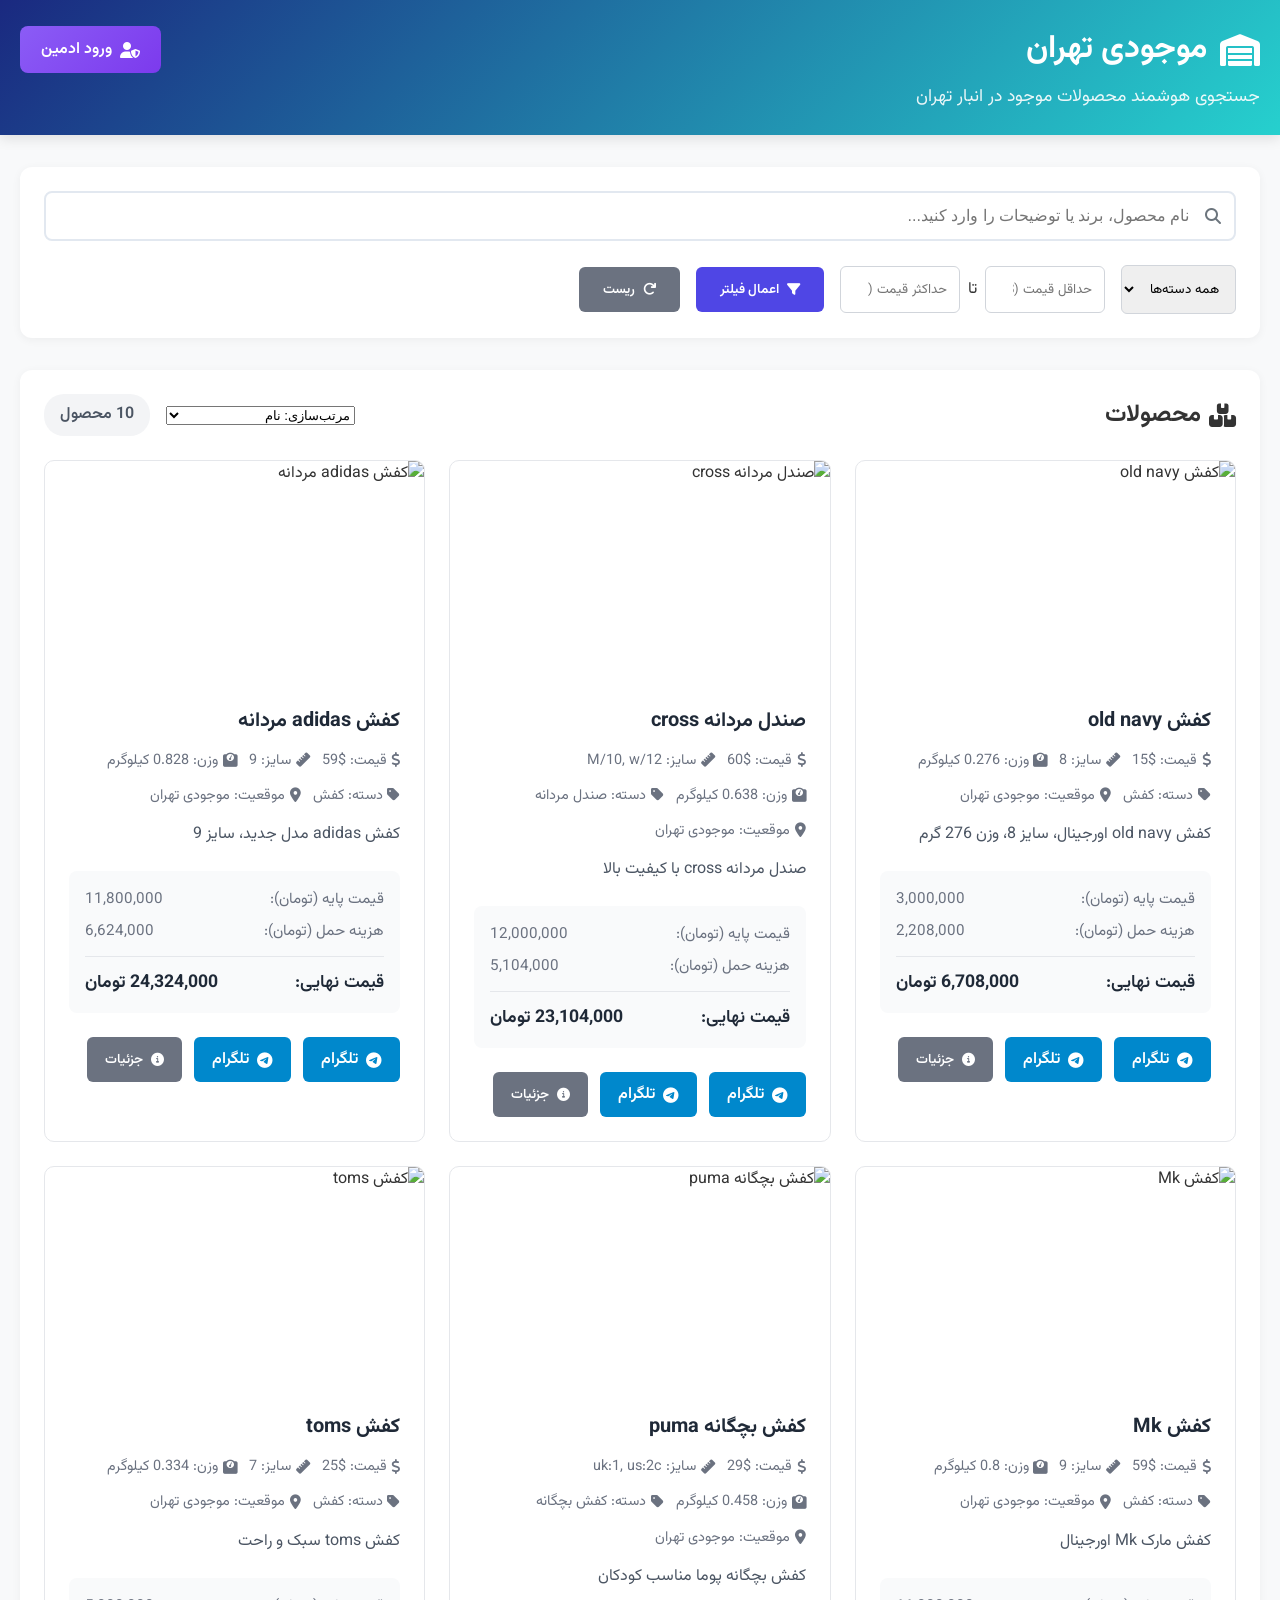
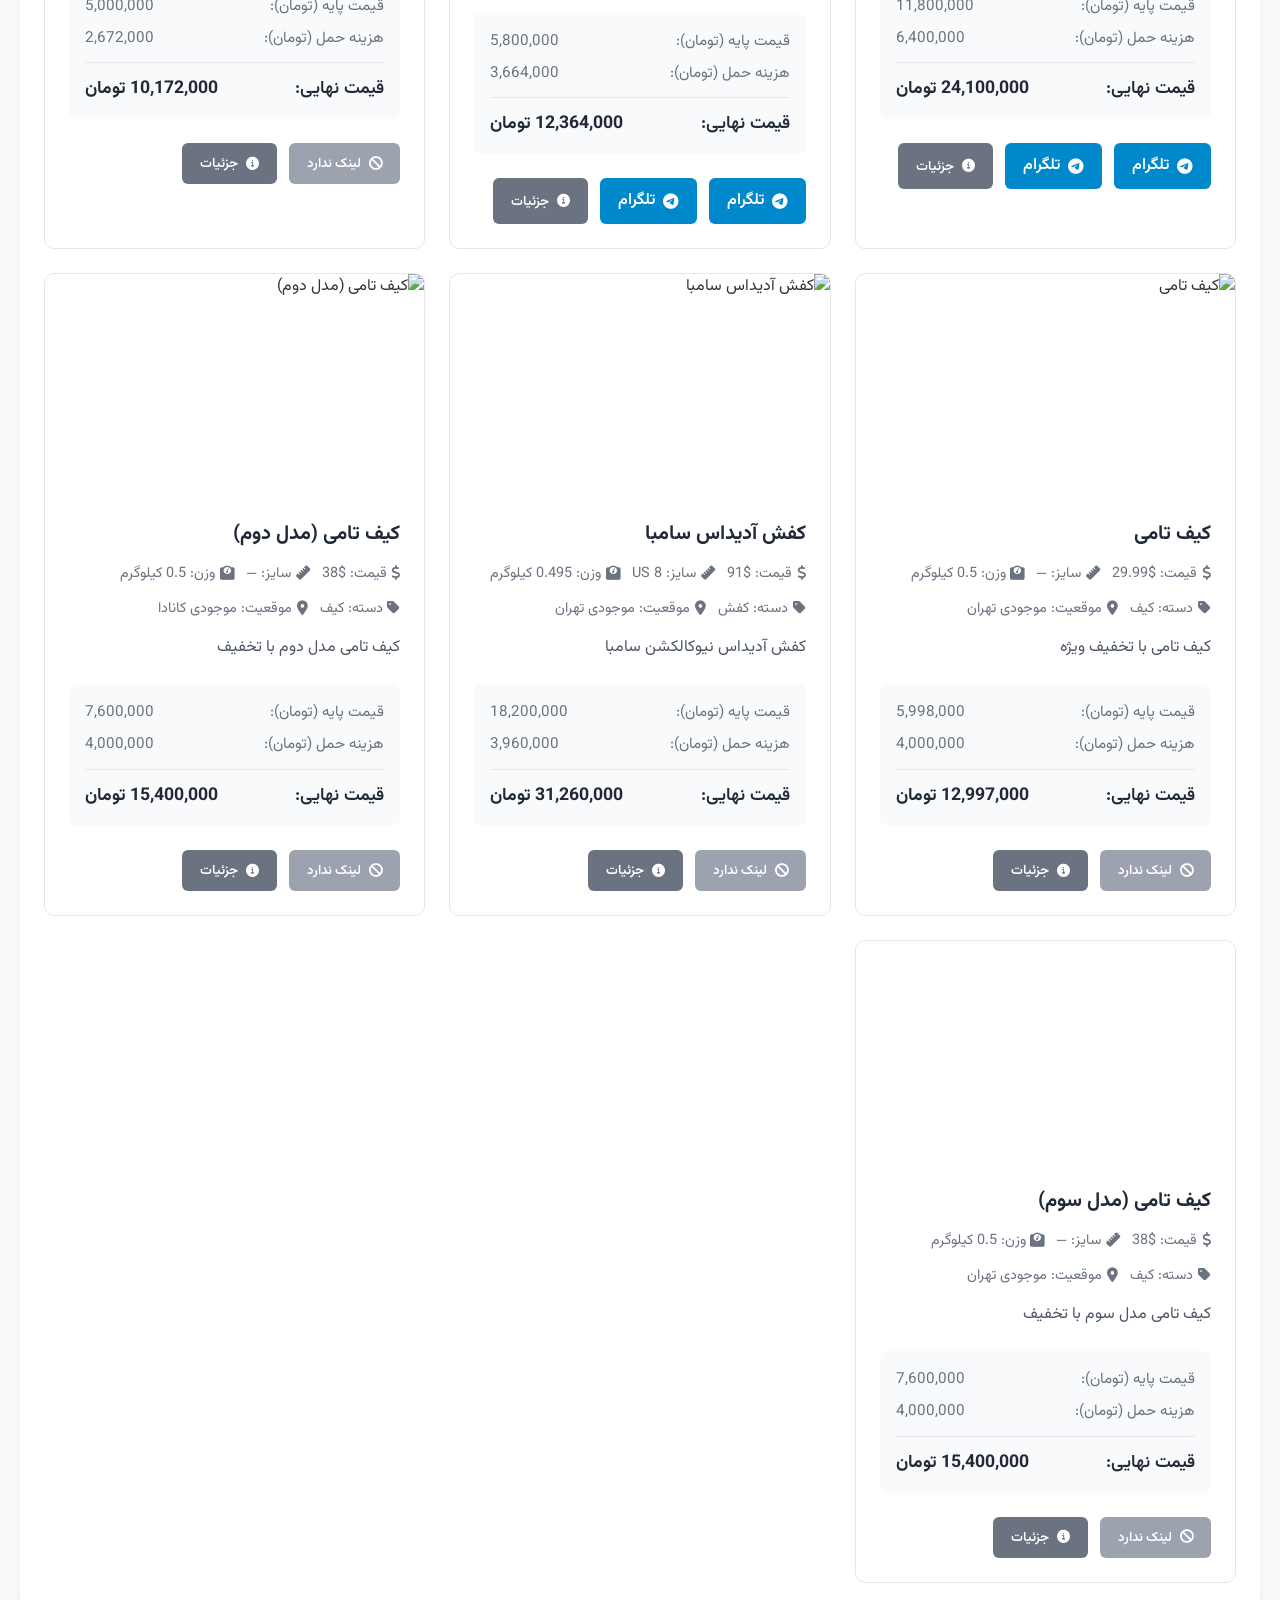
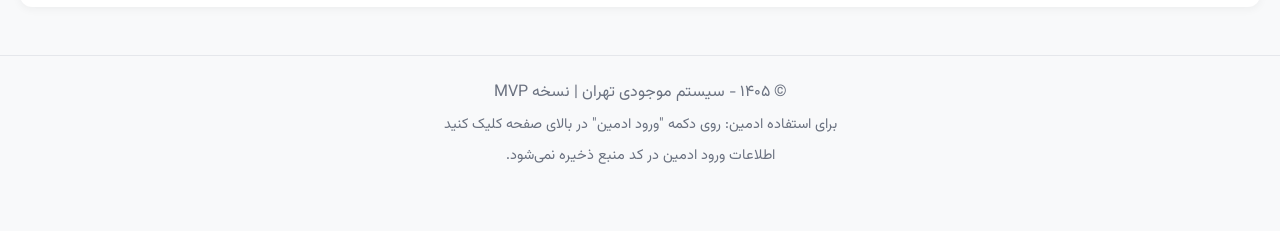
==== index.html @ a5944e23 "Initial Tehran inventory bot and API" ====
<!DOCTYPE html>
<html lang="fa" dir="rtl">
<head>
    <meta charset="UTF-8">
    <meta name="viewport" content="width=device-width, initial-scale=1.0">
    <title>موجودی تهران | جستجوی محصولات</title>
    <link rel="stylesheet" href="style.css">
    <link rel="stylesheet" href="https://cdnjs.cloudflare.com/ajax/libs/font-awesome/6.4.0/css/all.min.css">
    <link href="https://fonts.googleapis.com/css2?family=Vazirmatn:wght@300;400;500;600;700&display=swap" rel="stylesheet">
</head>
<body>
    <header>
        <div class="container">
            <div class="header-top">
                <h1><i class="fas fa-warehouse"></i> موجودی تهران</h1>
                <button id="admin-toggle" class="btn-admin">
                    <i class="fas fa-user-shield"></i> ورود ادمین
                </button>
            </div>
            <p class="subtitle">جستجوی هوشمند محصولات موجود در انبار تهران</p>
        </div>
    </header>

    <main class="container">
        <div class="search-controls">
            <div class="search-box">
                <i class="fas fa-search"></i>
                <input type="text" id="search-input" placeholder="نام محصول، برند یا توضیحات را وارد کنید...">
            </div>
            <div class="filters">
                <select id="category-filter">
                    <option value="">همه دسته‌ها</option>
                    <option value="کفش">کفش</option>
                    <option value="صندل مردانه">صندل مردانه</option>
                    <option value="کفش بچگانه">کفش بچگانه</option>
                    <option value="کیف">کیف</option>
                </select>
                <div class="price-range">
                    <input type="number" id="min-price" placeholder="حداقل قیمت ($)" min="0">
                    <span>تا</span>
                    <input type="number" id="max-price" placeholder="حداکثر قیمت ($)" min="0">
                </div>
                <button id="apply-filters" class="btn-primary">
                    <i class="fas fa-filter"></i> اعمال فیلتر
                </button>
                <button id="reset-filters" class="btn-secondary">
                    <i class="fas fa-redo"></i> ریست
                </button>
            </div>
        </div>

        <!-- بخش تنظیمات قیمت (فقط برای ادمین) -->
        <div class="price-settings" id="price-settings" style="display: none;">
            <h3><i class="fas fa-calculator"></i> تنظیمات قیمت‌گذاری (ادمین)</h3>
            <div class="settings-form">
                <div class="input-group">
                    <label for="usd-rate">نرخ دلار (تومان)</label>
                    <input type="number" id="usd-rate" value="200000">
                </div>
                <div class="input-group">
                    <label for="shipping-per-kg">هزینه حمل (تومان/کیلوگرم)</label>
                    <input type="number" id="shipping-per-kg" value="8000000">
                </div>
                <div class="input-group">
                    <label for="multiplier">ضریب قیمت</label>
                    <input type="number" id="multiplier" value="1.5" step="0.1">
                </div>
                <button id="save-settings" class="btn-primary">
                    <i class="fas fa-save"></i> ذخیره تنظیمات
                </button>
                <button id="logout-admin" class="btn-secondary">
                    <i class="fas fa-sign-out-alt"></i> خروج ادمین
                </button>
            </div>
        </div>

        <div class="products-container">
            <div class="products-header">
                <h2><i class="fas fa-boxes"></i> محصولات</h2>
                <div class="sort-controls">
                    <select id="sort-by">
                        <option value="name">مرتب‌سازی: نام</option>
                        <option value="price">مرتب‌سازی: قیمت (کم به زیاد)</option>
                        <option value="price-desc">مرتب‌سازی: قیمت (زیاد به کم)</option>
                        <option value="weight">مرتب‌سازی: وزن</option>
                    </select>
                    <span class="product-count" id="product-count">8 محصول</span>
                </div>
            </div>
            <div id="products-list" class="products-list">
                <!-- محصولات با جاوااسکریپت ساخته می‌شوند -->
                <div class="loading">
                    <i class="fas fa-spinner fa-spin"></i> در حال بارگذاری محصولات...
                </div>
            </div>
        </div>
    </main>

    <footer>
        <div class="container">
            <p>© ۱۴۰۵ - سیستم موجودی تهران | نسخه MVP</p>
            <p class="footer-note">برای استفاده ادمین: روی دکمه "ورود ادمین" در بالای صفحه کلیک کنید</p>
            <p class="footer-note">اطلاعات ورود ادمین در کد منبع ذخیره نمی‌شود.</p>
        </div>
    </footer>

    <script src="app.js"></script>
</body>
</html>
---- style.css ----
/* Reset و تنظیمات پایه */
* {
    margin: 0;
    padding: 0;
    box-sizing: border-box;
}

body {
    font-family: 'Vazirmatn', sans-serif;
    background-color: #f8f9fa;
    color: #333;
    line-height: 1.6;
    padding-bottom: 40px;
}

.container {
    max-width:16 1200px;
    margin: 0 auto;
    padding: 0 20px;
}

/* هدر */
header {
    background: linear-gradient(135deg, #1a2980 0%, #26d0ce 100%);
    color: white;
    padding: 1.5rem 0;
    box-shadow: 0 4px 12px rgba(0, 0, 0, 0.1);
}

.header-top {
    display: flex;
    justify-content: space-between;
    align-items: center;
    flex-wrap: wrap;
    gap: 1rem;
    margin-bottom: 0.5rem;
}

header h1 {
    font-size: 2rem;
    font-weight: 700;
    display: flex;
    align-items: center;
    gap: 0.8rem;
}

.subtitle {
    font-size: 1.1rem;
    opacity: 0.9;
    margin-top: 0.5rem;
}

/* دکمه ادمین در هدر */
.btn-admin {
    background: linear-gradient(135deg, #8b5cf6 0%, #7c3aed 100%);
    color: white;
    border: none;
    padding: 0.7rem 1.3rem;
    border-radius: 8px;
    font-family: 'Vazirmatn', sans-serif;
    font-size: 1rem;
    font-weight: 600;
    cursor: pointer;
    display: flex;
    align-items: center;
    gap: 0.5rem;
    transition: all 0.3s ease;
    box-shadow: 0 4px casing   6px rgba(139, 92, 246, 0.2);
}

.btn-admin:hover {
    background: linear-gradient(135deg, #7c3aed 0%, #6d28d9 100%);
    transform: translateY(-2px);
    box-shadow: 0 6px 10px rgba(139, 92, 246, 0.3);
}

.btn-admin.logged-in {
    background: linear-gradient(135deg, #10b981 0%, #0da271 100%);
    box-shadow: 0 4px 6px rgba(16, 185, 129, 0.2);
}

/* بخش جستجو */
.search-controls {
    background: white;
    padding: 1.5rem;
    border-radius: 12px;
    box-shadow: 0 2px 10px rgba(0, 0, 0, 0.05);
    margin: 2rem 0;
}

.search-box {
    position: relative;
    margin-bottom: 1.5rem;
}

.search-box i {
    position: absolute;
    right: 15px;
    top: 50%;
    transform: translateY(-50%);
    color: #6c757d;
}

.search-box input {
    width: 100%;
    padding: 14px 45px 14px 14px;
    border: 2px solid #e2e8f0;
    border-radius: 8px;
    font-size: 1rem;
    transition: border-color 0.3s;
}

.search-box input:focus {
    outline: none;
    border-color: #4f46e5;
}

.filters {
    display: flex;
    flex-wrap: wrap;
    gap: 1rem;
    align-items: center;
}

.filters select,
.filters input {
    padding: 12px;
    border: 1px solid #d1d5db;
    border-radius: 6px;
    font-family: 'Vazirmatn', sans-serif;
}

.price-range {
    display: flex;
    align-items: center;
    gap: 0.5rem;
}

.price-range input {
    width: 120px;
}

/* دکمه‌ها */
.btn-primary {
    background-color: #4f46e5;
    color: white;
    border: none;
    padding: 12px 24px;
    border-radius: 6px;
    font-family: 'Vazirmatn', sans-serif;
    font-weight: 600;
    cursor: pointer;
    display: inline-flex;
    align-items: center;
    gap: 0.5rem;
    transition: background-color 0.3s;
}

.btn-primary:hover {
    background-color: #4338ca;
}

.btn-secondary {
    background-color: #6b7280;
    color: white;
    border: none;
    padding: 12px 24px;
    border-radius: 6px;
    font-family: 'Vazirmatn', sans-serif;
    font-weight: 600;
    cursor: pointer;
    display: inline-flex;
    align-items: center;
    gap: 0.5rem;
    transition: background-color 0.3s;
}

.btn-secondary:hover {
    background-color: #4b5563;
}

/* تنظیمات قیمت‌گذاری */
.price-settings {
    background: white;
    padding: 1.5rem;
    border-radius: 12px;
    box-shadow: 0 2px 10px rgba(0, 0, 0, 0.05);
    margin-bottom: 2rem;
    border-right: 5px solid #8b5cf6;
}

.price-settings h3 {
    margin-bottom: 1.5rem;
    color: #374151;
    display: flex;
    align-items: center;
    gap: 0.5rem;
}

.settings-form {
    display: grid;
    grid-template-columns: repeat(auto-fit, minmax(250px, 1fr));
    gap: 1.5rem;
}

.input-group {
    display: flex;
    flex-direction: column;
}

.input-group label {
    margin-bottom: 0.5rem;
    font-weight: 600;
    color: #4b5563;
}

.input-group input {
    padding:-K 12px;
    border: 1px solid #d1d5db;
    border-radius: 6px;
    font-family: 'Vazirmatn', sans-serif;
    font-size: 1rem;
}

/* محصولات */
.products-container {
    background: white;
    padding: 1.5rem;
    border-radius: 12px;
    box-shadow: 0 2px 10px rgba(0, 0, 0, 0.05);
}

.products-header {
    display: flex;
    justify-content: space-between;
    align-items: center;
    flex-wrap: wrap;
    gap: 1rem;
    margin-bottom: 1.5rem;
}

.products-header h2 {
    font-size: 1.5rem;
    display: flex;
    align-items: center;
    gap: 0.5rem;
}

.sort-controls {
    display: flex;
    align-items: center;
    gap: 1rem;
}

.product-count {
    background: #f3f4f6;
    padding: 8px 16px;
    border-radius: 20px;
    font-weight: 600;
    color: #4b5563;
}

.products-list {
    display: grid;
    grid-template-columns: repeat(auto-fill, minmax(350px, 1fr));
    gap: 1.5rem;
}

/* کارت محصول */
.product-card {
    border: 1px solid #e5e7eb;
    border-radius: 10px;
    overflow: hidden;
    transition: transform 0.3s, box-shadow 0.3s;
    background: white;
}

.product-card:hover {
    transform: translateY(-5px);
    box-shadow: 0 10px 20px rgba(0, 0, 0, 0.1);
}

.product-image {
    height: 220px;
    overflow: hidden;
}

.product-image img {
    width: 100%;
    height: 100%;
    object-fit: cover;
}

.product-details {
    padding: 1.5rem;
}

.product-title {
    font-size: 1.25rem;
    margin-bottom: 0.75rem;
    color: #1f2937;
}

.product-meta {
    display: flex;
    flex-wrap: wrap;
    gap: 0.75rem;
    margin-bottom: 1rem;
    color: #6b7280;
}

.meta-item {
    display: flex;
    align-items: center;
    gap: 0.3rem;
    font-size: 0.9rem;
}

.product-description {
    color: #4b5563;
    margin-bottom: 1.5rem;
    line-height: 1.5;
}

.product-pricing {
    background: #f9fafb;
    padding: 1rem;
    border-radius: 8px;
    margin-bottom: 1.5rem;
}

.price-row {
    display: flex;
    justify-content: space-between;
    margin-bottom: 0.5rem;
    font-size: 0.95rem;
    color: #6b7280;
}

.final-price {
    display: flex;
    justify-content: space-between;
    margin-top: 0.75rem;
    padding-top: 0.75rem;
    border-top: 1px solid #e5e7eb;
    font-size: 1.1rem;
    font-weight: 600;
    color: #1f2937;
}

.product-actions {
    display: flex;
    gap: 0.75rem;
    flex-wrap: wrap;
}

.btn-contact {
    background-color: #0088cc;
    color: white;
    border: none;
    padding: 10px 18px;
    border-radius: 6px;
    font-family: 'Vazirmatn', sans-serif;
    font-weight: 600;
    text-decoration: none;
    display: inline-flex;
    align-items: center;
    gap: 0.5rem;
    cursor: pointer;
    transition: background-color 0.3s;
}

.btn-contact:hover {
    background-color: #0077b3;
}

.btn-contact[disabled] {
    background-color: #9ca3af;
    cursor: not-allowed;
}

.btn-details {
    background-color: #6b7280;
    color: white;
    border: none;
    padding: 10px 18px;
    border-radius: 6px;
    font-family: 'Vazirmatn', sans-serif;
    font-weight: 600;
    cursor: pointer;
    display: inline-flex;
    align-items: center;
    gap: 0.5rem;
    transition: background-color 0.3s;
}

.btn-details:hover {
    background-color: #4b5563;
}

/* حالت لودینگ */
.loading {
    text-align: center;
    padding: 3rem;
    color: #6b7280;
    font-size: 1.1rem;
    grid-column: 1 / -1;
}

.loading i {
    margin-left: 0.5rem;
}

/* Footer */
footer {
    margin-top: 3rem;
    text-align: center;
    color: #6b7280;
    padding: 1.5rem;
    border-top: 1px solid #e5e7eb;
}

.footer-note {
    margin-top: 0.5rem;
    font-size: 0.9rem;
}

/* واکنش‌گرایی */
@media (max-width: 768px) {
    .header-top {
        flex-direction: column;
        align-items: flex-start;
    }
    
    .filters {
        flex-direction: column;
        align-items: stretch;
    }
    
    .price-range input {
        width: 100%;
    }
    
    .products-list {
        grid-template-columns: 1fr;
    }
    
    .settings-form {
        grid-template-columns: 1fr;
    }
}
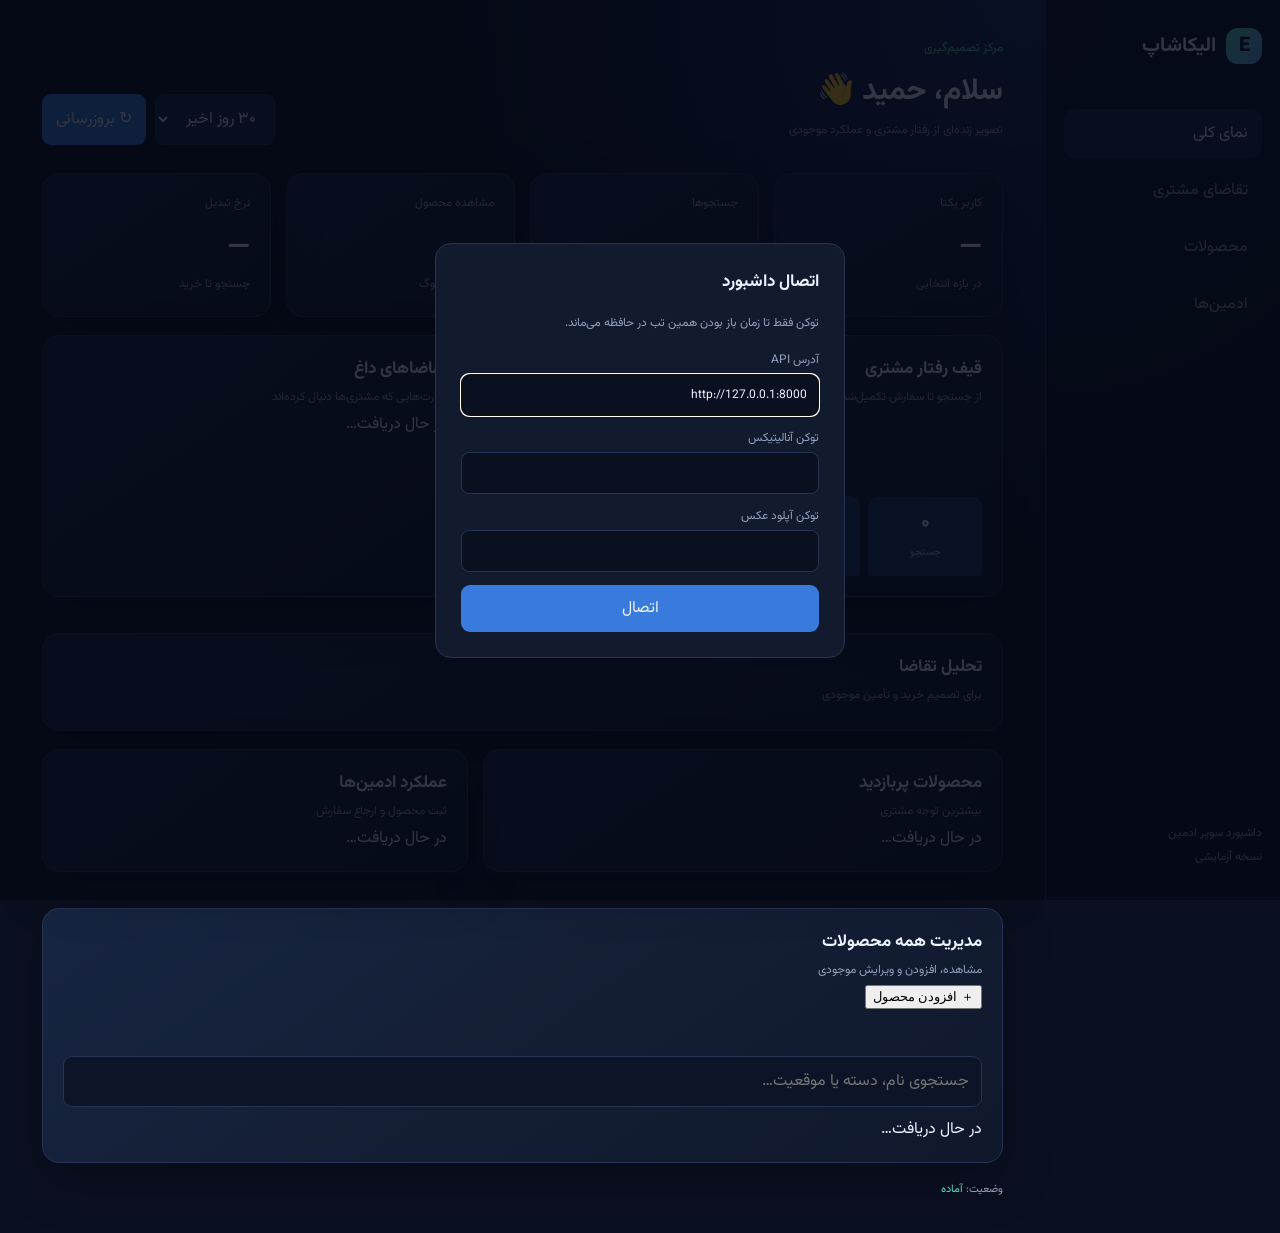
==== commit 91f3d405: "Prepare admin dashboard for Vercel" ====
--- a/index.html
+++ b/index.html
@@ -1,109 +1,25 @@
-<!DOCTYPE html>
+<!doctype html>
 <html lang="fa" dir="rtl">
 <head>
-    <meta charset="UTF-8">
-    <meta name="viewport" content="width=device-width, initial-scale=1.0">
-    <title>موجودی تهران | جستجوی محصولات</title>
-    <link rel="stylesheet" href="style.css">
-    <link rel="stylesheet" href="https://cdnjs.cloudflare.com/ajax/libs/font-awesome/6.4.0/css/all.min.css">
-    <link href="https://fonts.googleapis.com/css2?family=Vazirmatn:wght@300;400;500;600;700&display=swap" rel="stylesheet">
+  <meta charset="utf-8">
+  <meta name="viewport" content="width=device-width,initial-scale=1">
+  <title>داشبورد آنالیتیکس الیکاشاپ</title>
+  <link rel="stylesheet" href="dashboard.css">
 </head>
 <body>
-    <header>
-        <div class="container">
-            <div class="header-top">
-                <h1><i class="fas fa-warehouse"></i> موجودی تهران</h1>
-                <button id="admin-toggle" class="btn-admin">
-                    <i class="fas fa-user-shield"></i> ورود ادمین
-                </button>
-            </div>
-            <p class="subtitle">جستجوی هوشمند محصولات موجود در انبار تهران</p>
-        </div>
-    </header>
-
-    <main class="container">
-        <div class="search-controls">
-            <div class="search-box">
-                <i class="fas fa-search"></i>
-                <input type="text" id="search-input" placeholder="نام محصول، برند یا توضیحات را وارد کنید...">
-            </div>
-            <div class="filters">
-                <select id="category-filter">
-                    <option value="">همه دسته‌ها</option>
-                    <option value="کفش">کفش</option>
-                    <option value="صندل مردانه">صندل مردانه</option>
-                    <option value="کفش بچگانه">کفش بچگانه</option>
-                    <option value="کیف">کیف</option>
-                </select>
-                <div class="price-range">
-                    <input type="number" id="min-price" placeholder="حداقل قیمت ($)" min="0">
-                    <span>تا</span>
-                    <input type="number" id="max-price" placeholder="حداکثر قیمت ($)" min="0">
-                </div>
-                <button id="apply-filters" class="btn-primary">
-                    <i class="fas fa-filter"></i> اعمال فیلتر
-                </button>
-                <button id="reset-filters" class="btn-secondary">
-                    <i class="fas fa-redo"></i> ریست
-                </button>
-            </div>
-        </div>
-
-        <!-- بخش تنظیمات قیمت (فقط برای ادمین) -->
-        <div class="price-settings" id="price-settings" style="display: none;">
-            <h3><i class="fas fa-calculator"></i> تنظیمات قیمت‌گذاری (ادمین)</h3>
-            <div class="settings-form">
-                <div class="input-group">
-                    <label for="usd-rate">نرخ دلار (تومان)</label>
-                    <input type="number" id="usd-rate" value="200000">
-                </div>
-                <div class="input-group">
-                    <label for="shipping-per-kg">هزینه حمل (تومان/کیلوگرم)</label>
-                    <input type="number" id="shipping-per-kg" value="8000000">
-                </div>
-                <div class="input-group">
-                    <label for="multiplier">ضریب قیمت</label>
-                    <input type="number" id="multiplier" value="1.5" step="0.1">
-                </div>
-                <button id="save-settings" class="btn-primary">
-                    <i class="fas fa-save"></i> ذخیره تنظیمات
-                </button>
-                <button id="logout-admin" class="btn-secondary">
-                    <i class="fas fa-sign-out-alt"></i> خروج ادمین
-                </button>
-            </div>
-        </div>
-
-        <div class="products-container">
-            <div class="products-header">
-                <h2><i class="fas fa-boxes"></i> محصولات</h2>
-                <div class="sort-controls">
-                    <select id="sort-by">
-                        <option value="name">مرتب‌سازی: نام</option>
-                        <option value="price">مرتب‌سازی: قیمت (کم به زیاد)</option>
-                        <option value="price-desc">مرتب‌سازی: قیمت (زیاد به کم)</option>
-                        <option value="weight">مرتب‌سازی: وزن</option>
-                    </select>
-                    <span class="product-count" id="product-count">8 محصول</span>
-                </div>
-            </div>
-            <div id="products-list" class="products-list">
-                <!-- محصولات با جاوااسکریپت ساخته می‌شوند -->
-                <div class="loading">
-                    <i class="fas fa-spinner fa-spin"></i> در حال بارگذاری محصولات...
-                </div>
-            </div>
-        </div>
-    </main>
-
-    <footer>
-        <div class="container">
-            <p>© ۱۴۰۵ - سیستم موجودی تهران | نسخه MVP</p>
-            <p class="footer-note">برای استفاده ادمین: روی دکمه "ورود ادمین" در بالای صفحه کلیک کنید</p>
-            <p class="footer-note">اطلاعات ورود ادمین در کد منبع ذخیره نمی‌شود.</p>
-        </div>
-    </footer>
-
-    <script src="app.js"></script>
+  <aside class="side"><div class="logo"><i>E</i><b>الیکاشاپ</b></div><nav><a class="active" href="#overview">نمای کلی</a><a href="#demand">تقاضای مشتری</a><a href="#products">محصولات</a><a href="#admins">ادمین‌ها</a></nav><small>داشبورد سوپر ادمین<br>نسخه آزمایشی</small></aside>
+  <main>
+    <header><div><em>مرکز تصمیم‌گیری</em><h1>سلام، حمید 👋</h1><p>تصویر زنده‌ای از رفتار مشتری و عملکرد موجودی</p></div><div class="actions"><select id="days"><option value="7">۷ روز اخیر</option><option value="30" selected>۳۰ روز اخیر</option><option value="90">۹۰ روز اخیر</option></select><button id="refresh">↻ بروزرسانی</button></div></header>
+    <section class="kpis" id="overview"><article><span>کاربر یکتا</span><strong id="users">—</strong><small>در بازه انتخابی</small></article><article><span>جستجوها</span><strong id="searches">—</strong><small>تقاضای ثبت‌شده</small></article><article><span>مشاهده محصول</span><strong id="views">—</strong><small>تعامل با کاتالوگ</small></article><article><span>نرخ تبدیل</span><strong id="conversion">—</strong><small>جستجو تا خرید</small></article></section>
+    <section class="cols"><article class="panel"><h2>قیف رفتار مشتری</h2><p>از جستجو تا سفارش تکمیل‌شده</p><div class="funnel"><b><i id="f-search">۰</i><small>جستجو</small></b><b><i id="f-view">۰</i><small>مشاهده</small></b><b><i id="f-click">۰</i><small>کلیک سفارش</small></b><b><i id="f-order">۰</i><small>خرید</small></b></div></article><article class="panel"><h2>تقاضاهای داغ</h2><p>عبارت‌هایی که مشتری‌ها دنبال کرده‌اند</p><div id="demand-list" class="rows">در حال دریافت…</div></article></section>
+    <section id="demand" class="panel"><h2>تحلیل تقاضا</h2><p>برای تصمیم خرید و تأمین موجودی</p><div id="demand-table"></div></section>
+    <section class="cols"><article id="products" class="panel"><h2>محصولات پربازدید</h2><p>بیشترین توجه مشتری</p><div id="product-list" class="rows">در حال دریافت…</div></article><article id="admins" class="panel"><h2>عملکرد ادمین‌ها</h2><p>ثبت محصول و ارجاع سفارش</p><div id="admin-list" class="rows">در حال دریافت…</div></article></section>
+    <section id="catalog" class="panel"><div class="panel-head"><div><h2>مدیریت همه محصولات</h2><p>مشاهده، افزودن و ویرایش موجودی</p></div><button id="add-product">＋ افزودن محصول</button></div><div id="category-list" class="category-list"></div><input id="catalog-search" class="catalog-search" placeholder="جستجوی نام، دسته یا موقعیت…"><div id="catalog-table" class="table-scroll">در حال دریافت…</div></section>
+    <footer>وضعیت: <span id="status">آماده</span></footer>
+  </main>
+  <dialog id="setup"><form method="dialog"><h2>اتصال داشبورد</h2><p>توکن فقط تا زمان باز بودن همین تب در حافظه می‌ماند.</p><label>آدرس API<input id="api-url" value="http://127.0.0.1:8000"></label><label>توکن آنالیتیکس<input id="api-token" type="password"></label><label>توکن آپلود عکس<input id="media-token" type="password"></label><button>اتصال</button></form></dialog>
+  <dialog id="product-dialog"><div id="product-detail"></div></dialog>
+  <dialog id="product-form-dialog"><button class="modal-close" onclick="document.getElementById('product-form-dialog').close()">×</button><h2 id="form-title">افزودن محصول</h2><form id="product-form"><input type="hidden" id="form-id"><label>نام محصول<input id="form-name" required></label><div class="form-grid"><label>قیمت دلار<input id="form-price" type="number" step="0.01" required></label><label>وزن (گرم)<input id="form-weight" type="number" step="0.1"></label><label>سایز<input id="form-size"></label><label>دسته‌بندی<input id="form-category"></label><label>موقعیت<input id="form-location" value="تهران"></label></div><label>توضیحات<textarea id="form-description"></textarea></label><div class="form-actions"><button type="button" class="secondary" onclick="document.getElementById('product-form-dialog').close()">انصراف</button><button type="submit">ذخیره محصول</button></div></form></dialog>
+  <script src="dashboard.js"></script>
 </body>
 </html>
--- a/dashboard.css
+++ b/dashboard.css
@@ -0,0 +1,16 @@
+@import url('https://fonts.googleapis.com/css2?family=Vazirmatn:wght@400;600;700;800&display=swap');
+:root{--bg:#0b1020;--card:#121a2e;--line:#263553;--text:#edf3ff;--muted:#91a0bb;--blue:#6ba8ff;--mint:#55e3bd}*{box-sizing:border-box}body{margin:0;background:radial-gradient(circle at 80% 0,#1b2d5b,transparent 35%),var(--bg);color:var(--text);font-family:Vazirmatn,Arial}.side{width:235px;height:100vh;position:fixed;right:0;top:0;border-left:1px solid var(--line);padding:28px 18px;background:#0b1122cc}.logo{display:flex;gap:10px;align-items:center;font-size:20px;margin-bottom:45px}.logo i{display:grid;place-items:center;width:36px;height:36px;border-radius:12px;background:linear-gradient(135deg,var(--mint),var(--blue));color:#07101e;font-style:normal;font-weight:800}.side nav{display:grid;gap:8px}.side nav a{padding:12px 14px;border-radius:11px;text-decoration:none;color:var(--muted)}.side nav a.active,.side nav a:hover{background:#1a2a4a;color:var(--text)}.side small{position:absolute;bottom:25px;color:var(--muted);line-height:2}main{margin-right:235px;max-width:1400px;padding:35px 42px}header{display:flex;justify-content:space-between;align-items:end;gap:20px;margin-bottom:28px}header em{color:var(--mint);font-size:12px;font-style:normal}h1{margin:8px 0 4px;font-size:30px}h2{margin:0;font-size:17px}p,small{color:var(--muted);font-size:12px;margin:6px 0}.actions{display:flex;gap:9px}.actions select,.actions button,dialog button{background:#1a2948;border:1px solid var(--line);color:var(--text);padding:11px 14px;border-radius:9px;font:inherit}.actions button,dialog button{background:#397bdc;border:0;cursor:pointer}.kpis,.cols{display:grid;grid-template-columns:repeat(4,1fr);gap:15px;margin-bottom:18px}.cols{grid-template-columns:1.1fr .9fr}.kpis article,.panel{background:linear-gradient(145deg,#192744e8,#10192ce8);border:1px solid var(--line);border-radius:17px;padding:20px;box-shadow:0 18px 50px #03061155}.kpis article span{display:block;color:var(--muted);font-size:12px}.kpis strong{display:block;font-size:30px;margin:10px 0 2px}.panel{margin-bottom:18px}.funnel{display:grid;grid-template-columns:repeat(4,1fr);gap:8px;align-items:end;height:150px;margin-top:20px}.funnel b{display:flex;flex-direction:column;justify-content:end;text-align:center;min-height:45px;padding:10px 3px;border-radius:10px 10px 4px 4px;background:#498ffb44}.funnel b:nth-child(2){min-height:80px}.funnel b:nth-child(3){min-height:110px}.funnel b:nth-child(4){min-height:145px;background:#55e3bd55}.funnel i{font-size:20px;font-style:normal}.funnel small{font-size:10px}.rows{display:grid;gap:8px}.row{display:flex;justify-content:space-between;padding:11px;border-radius:10px;background:#0c1528;border:1px solid #1e2c47;font-size:12px}.row strong{color:var(--mint)}table{width:100%;border-collapse:collapse;font-size:12px}th,td{text-align:right;padding:12px 8px;border-bottom:1px solid var(--line)}th{color:var(--muted);font-weight:400}footer{color:var(--muted);font-size:11px}#status{color:var(--mint)}dialog{background:var(--card);border:1px solid var(--line);border-radius:16px;color:var(--text);padding:25px;max-width:410px;width:calc(100% - 30px)}dialog form{display:grid;gap:13px}label{display:grid;gap:5px;color:var(--muted);font-size:12px}input{background:var(--bg);border:1px solid var(--line);color:var(--text);padding:11px;border-radius:8px;font:inherit}dialog::backdrop{background:#040815cc}@media(max-width:850px){.side{width:70px;padding:25px 9px}.logo b,.side small,.side nav a{font-size:0}.side nav a{text-align:center}.side nav a:before{content:"•";font-size:22px}main{margin-right:70px;padding:24px 17px}.kpis{grid-template-columns:repeat(2,1fr)}.cols{grid-template-columns:1fr}}@media(max-width:520px){header{display:block}.actions{margin-top:15px}.kpis{gap:9px}.kpis article{padding:14px}.kpis strong{font-size:24px}.panel{padding:16px}}
+
+.catalog-search{width:100%;margin:16px 0 10px;background:#0c1528;border:1px solid var(--line);color:var(--text);padding:12px;border-radius:9px;font:inherit}.table-scroll{overflow:auto}.edit-btn{border:0;border-radius:7px;padding:6px 10px;cursor:pointer;color:#fff;background:#397bdc;font-family:inherit}
+
+.detail-photos{display:flex;gap:8px;overflow:auto;margin:15px 0}.detail-photos img{width:110px;height:110px;object-fit:cover;border-radius:10px;border:1px solid var(--line)}.detail-grid{display:grid;grid-template-columns:1fr 1fr;gap:8px;font-size:12px;margin:15px 0}.detail-grid span{color:var(--muted)}.detail-grid b{font-weight:600}
+
+.modal-close{position:absolute;left:16px;top:12px;border:0;background:transparent;color:var(--muted);font-size:28px;cursor:pointer}.form-grid{display:grid;grid-template-columns:1fr 1fr;gap:10px}textarea{min-height:90px;resize:vertical;background:var(--bg);border:1px solid var(--line);color:var(--text);padding:11px;border-radius:8px;font:inherit}.form-actions{display:flex;justify-content:flex-start;gap:9px;margin-top:5px}.form-actions .secondary{background:#1a2948}#product-dialog,#product-form-dialog{max-height:88vh;overflow:auto;position:relative}
+
+#product-dialog{width:min(560px,calc(100% - 24px));padding:28px 24px 20px}.detail-title{padding-left:35px;line-height:1.5}.detail-actions{display:flex;gap:10px;justify-content:flex-start;margin-top:18px;padding-top:14px;border-top:1px solid var(--line)}.detail-actions button{min-width:150px}
+
+.detail-actions .secondary{background:#1a2948;border:1px solid var(--line);color:var(--text);border-radius:9px;padding:11px 18px;font:inherit;cursor:pointer}
+
+.category-list{display:flex;flex-wrap:wrap;gap:8px;margin:15px 0}.category-chip{border:1px solid var(--line);background:#0c1528;color:var(--muted);padding:9px 13px;border-radius:20px;cursor:pointer;font-family:inherit}.category-chip.active,.category-chip:hover{background:#397bdc;color:#fff}.pagination{display:flex;gap:8px;justify-content:center;margin-top:15px}.pagination button{background:#1a2948;color:var(--text);border:1px solid var(--line);padding:8px 14px;border-radius:8px;cursor:pointer}.photo-item{position:relative;display:inline-block}.photo-item button{position:absolute;top:4px;left:4px;border:0;border-radius:50%;background:#a94663;color:#fff;cursor:pointer;width:25px;height:25px}
+
+.photo-upload{display:block;margin:10px 0;padding:10px;border:1px dashed var(--line);border-radius:9px}.photo-upload input{display:block;margin-top:6px;width:100%}
